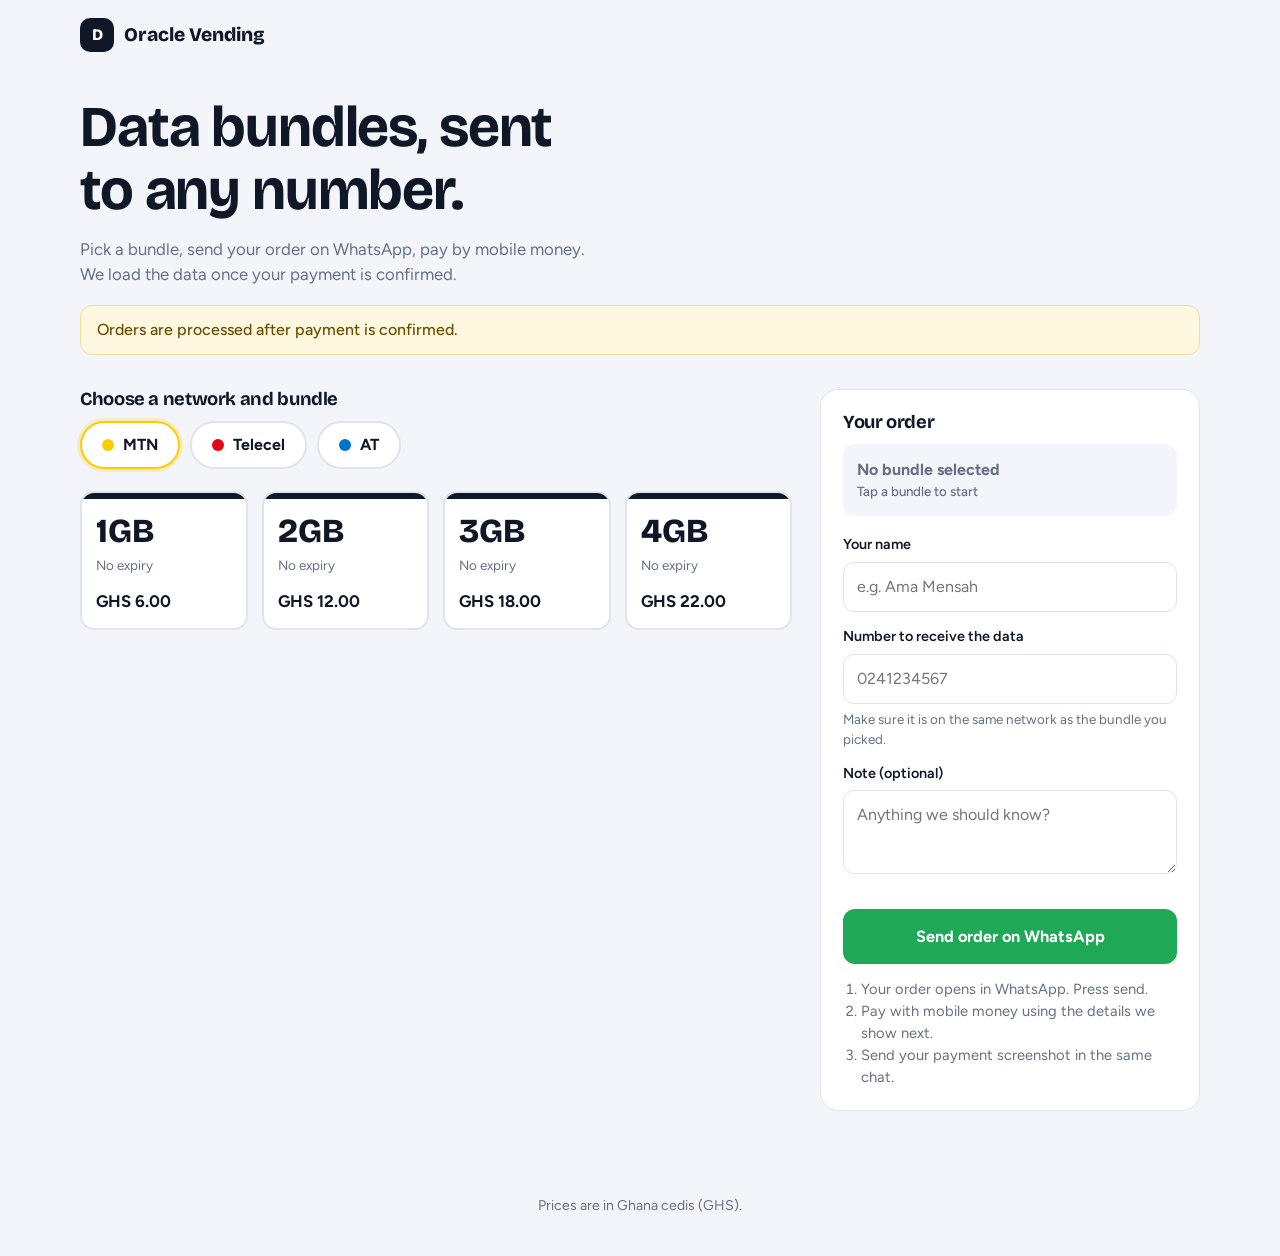
==== index.html @ 1fb8b8d1 "Add files via upload my data site" ====
<!DOCTYPE html>
<html lang="en">
<head>
  <meta charset="UTF-8">
  <meta name="viewport" content="width=device-width, initial-scale=1">
  <title>Buy Data Bundles</title>
  <meta name="description" content="Order MTN, Telecel and AT data bundles and pay by mobile money.">
  <link rel="stylesheet" href="style.css">
</head>
<body>
  <header class="site-head">
    <div class="wrap">
      <div class="brand"><span class="mark">D</span><span id="shopName">Data Shop</span></div>
    </div>
  </header>

  <main class="wrap">
    <section class="hero">
      <h1>Data bundles, sent to any number.</h1>
      <p>Pick a bundle, send your order on WhatsApp, pay by mobile money. We load the data once your payment is confirmed.</p>
      <div class="notice hidden" id="notice"></div>
    </section>

    <div class="layout">
      <section aria-labelledby="pick-title">
        <h2 class="step-title" id="pick-title">Choose a network and bundle</h2>
        <div class="nets" id="nets" role="group" aria-label="Network"></div>
        <div class="grid" id="grid"></div>
      </section>

      <aside class="panel order-panel" id="orderPanel" aria-live="polite">
        <!-- Order form -->
        <div id="formView">
          <h2 class="step-title">Your order</h2>
          <div class="summary" id="summary">
            <div class="what"><span class="muted">No bundle selected</span><small>Tap a bundle to start</small></div>
          </div>
          <form id="orderForm" novalidate>
            <div class="field">
              <label for="name">Your name</label>
              <input id="name" type="text" autocomplete="name" placeholder="e.g. Ama Mensah" maxlength="60">
            </div>
            <div class="field">
              <label for="phone">Number to receive the data</label>
              <input id="phone" type="tel" inputmode="numeric" autocomplete="tel" placeholder="0241234567" maxlength="14">
              <div class="hint">Make sure it is on the same network as the bundle you picked.</div>
            </div>
            <div class="field">
              <label for="note">Note (optional)</label>
              <textarea id="note" maxlength="200" placeholder="Anything we should know?"></textarea>
            </div>
            <div class="err" id="formErr"></div>
            <button type="submit" class="btn wa">Send order on WhatsApp</button>
          </form>
          <ol class="steps">
            <li>Your order opens in WhatsApp. Press send.</li>
            <li>Pay with mobile money using the details we show next.</li>
            <li>Send your payment screenshot in the same chat.</li>
          </ol>
        </div>

        <!-- After order -->
        <div id="doneView" class="hidden">
          <h2 class="step-title">Order ready to send</h2>
          <p class="muted" style="margin-top:0">Order number <strong id="doneId"></strong></p>
          <div class="pay-box">
            <p>Pay <strong class="big" id="doneAmt"></strong> to:</p>
            <p><strong id="payNumber"></strong></p>
            <p class="muted" id="payName"></p>
            <p>Use <strong id="payRef"></strong> as the reference.</p>
          </div>
          <p class="hint" style="margin-bottom:14px">If WhatsApp did not open, use the button below. Then send your payment screenshot in the chat.</p>
          <a class="btn wa" id="waAgain" target="_blank" rel="noopener">Open WhatsApp</a>
          <button class="btn ghost" id="newOrder" style="width:100%;margin-top:10px">Place another order</button>
        </div>
      </aside>
    </div>
  </main>

  <footer class="foot">Prices are in Ghana cedis (GHS).</footer>
  <div class="toast" id="toast" role="status"></div>

  <script src="config.js"></script>
  <script src="common.js"></script>
  <script src="shop.js"></script>
</body>
</html>
---- style.css ----
/* ===== Data Bundle Shop — shared styles (shop + manager dashboard) ===== */
@import url('https://fonts.googleapis.com/css2?family=Bricolage+Grotesque:wght@500;700;800&family=Figtree:wght@400;500;600;700&display=swap');

:root {
  --paper: #f3f5fa;
  --panel: #ffffff;
  --ink: #101828;
  --muted: #667085;
  --line: #dfe4ef;
  --wa: #1fa855;
  --wa-dark: #178a45;
  --good: #1fa855;
  --warn: #b7791f;
  --bad: #d92d20;
  --mtn: #ffcc00;
  --telecel: #e30613;
  --at: #0072ce;
  --net: #101828;
  --radius: 14px;
  --display: 'Bricolage Grotesque', 'Segoe UI', system-ui, sans-serif;
  --body: 'Figtree', 'Segoe UI', system-ui, -apple-system, sans-serif;
}

* { box-sizing: border-box; }
html { scroll-behavior: smooth; }
body {
  margin: 0;
  font-family: var(--body);
  background: var(--paper);
  color: var(--ink);
  line-height: 1.5;
  -webkit-font-smoothing: antialiased;
}
h1, h2, h3 { font-family: var(--display); margin: 0; line-height: 1.1; letter-spacing: -0.02em; }
a { color: inherit; }
button, input, select, textarea { font: inherit; color: inherit; }
:focus-visible { outline: 3px solid #2438ff; outline-offset: 2px; }

.wrap { width: min(1120px, 100% - 32px); margin-inline: auto; }
.hidden { display: none !important; }

/* ---------- buttons ---------- */
.btn {
  display: inline-flex; align-items: center; justify-content: center; gap: 8px;
  border: 0; border-radius: 12px; padding: 13px 20px; cursor: pointer;
  font-weight: 700; background: var(--ink); color: #fff; text-decoration: none;
  transition: transform .08s ease, background .15s ease;
}
.btn:active { transform: scale(.98); }
.btn:hover { background: #1d2939; }
.btn.wa { background: var(--wa); width: 100%; font-size: 1.02rem; padding: 15px 20px; }
.btn.wa:hover { background: var(--wa-dark); }
.btn.ghost { background: transparent; color: var(--ink); border: 1.5px solid var(--line); }
.btn.ghost:hover { background: #fff; border-color: var(--ink); }
.btn.danger { background: transparent; color: var(--bad); border: 1.5px solid #f4c7c3; }
.btn.danger:hover { background: #fef3f2; }
.btn.sm { padding: 8px 13px; font-size: .88rem; border-radius: 10px; }

/* ---------- form fields ---------- */
label { display: block; font-weight: 600; font-size: .9rem; margin: 0 0 6px; }
.field { margin-bottom: 14px; }
input, select, textarea {
  width: 100%; padding: 12px 13px; border: 1.5px solid var(--line);
  border-radius: 11px; background: #fff; transition: border-color .15s;
}
input:focus, select:focus, textarea:focus { border-color: var(--ink); outline: none; }
textarea { resize: vertical; min-height: 84px; }
.hint { color: var(--muted); font-size: .84rem; margin-top: 5px; }
.err { color: var(--bad); font-size: .86rem; margin-top: 5px; min-height: 1em; }

/* ---------- SHOP: header & hero ---------- */
.site-head { padding: 18px 0; }
.brand { display: flex; align-items: center; gap: 10px; font-family: var(--display); font-weight: 800; font-size: 1.2rem; }
.brand .mark {
  width: 34px; height: 34px; border-radius: 10px; background: var(--ink); color: #fff;
  display: grid; place-items: center; font-size: 1rem;
}
.hero { padding: 26px 0 8px; }
.hero h1 { font-size: clamp(2.1rem, 6vw, 3.6rem); max-width: 14ch; }
.hero p { color: var(--muted); max-width: 46ch; margin: 14px 0 0; font-size: 1.05rem; }
.notice {
  margin-top: 18px; padding: 12px 16px; border-radius: 12px; background: #fff8e1;
  border: 1px solid #f3dd9a; color: #6b4e00; font-weight: 500;
}

.layout { display: grid; grid-template-columns: 1fr 380px; gap: 28px; align-items: start; padding: 26px 0 60px; }
@media (max-width: 920px) { .layout { grid-template-columns: 1fr; } }

.step-title { font-size: 1.15rem; margin: 0 0 12px; }

/* network switcher */
.nets { display: flex; gap: 10px; flex-wrap: wrap; margin-bottom: 22px; }
.net-btn {
  --net: var(--ink);
  border: 2px solid var(--line); background: #fff; border-radius: 999px;
  padding: 10px 20px; font-weight: 700; cursor: pointer; display: inline-flex; align-items: center; gap: 9px;
}
.net-btn::before { content: ''; width: 12px; height: 12px; border-radius: 50%; background: var(--net); }
.net-btn[aria-pressed="true"] { border-color: var(--net); box-shadow: 0 0 0 3px color-mix(in srgb, var(--net) 22%, transparent); }

[data-net="mtn"] { --net: var(--mtn); }
[data-net="telecel"] { --net: var(--telecel); }
[data-net="at"], [data-net="airteltigo"] { --net: var(--at); }

/* bundle cards */
.grid { display: grid; grid-template-columns: repeat(auto-fill, minmax(150px, 1fr)); gap: 14px; }
.bundle {
  --net: var(--ink);
  position: relative; text-align: left; cursor: pointer; background: #fff;
  border: 2px solid var(--line); border-radius: var(--radius); padding: 16px 14px 14px;
  overflow: hidden; transition: border-color .15s, transform .12s;
}
.bundle::before { content: ''; position: absolute; inset: 0 0 auto 0; height: 6px; background: var(--net); }
.bundle:hover { transform: translateY(-2px); }
.bundle .size { font-family: var(--display); font-weight: 800; font-size: 2.1rem; line-height: 1; margin-top: 6px; }
.bundle .valid { color: var(--muted); font-size: .84rem; margin-top: 6px; min-height: 1.2em; }
.bundle .price { font-weight: 700; margin-top: 14px; font-size: 1.05rem; }
.bundle[aria-pressed="true"] { border-color: var(--ink); background: #fafbff; }
.bundle[aria-pressed="true"]::after {
  content: '✓'; position: absolute; top: 14px; right: 12px; width: 22px; height: 22px;
  border-radius: 50%; background: var(--ink); color: #fff; font-size: .8rem; display: grid; place-items: center;
}
.empty { padding: 30px; text-align: center; color: var(--muted); background: #fff; border: 1.5px dashed var(--line); border-radius: var(--radius); }

/* order panel */
.panel { background: var(--panel); border: 1.5px solid var(--line); border-radius: 18px; padding: 22px; }
.order-panel { position: sticky; top: 16px; }
@media (max-width: 920px) { .order-panel { position: static; } }
.summary { display: flex; justify-content: space-between; align-items: center; gap: 12px; padding: 14px; border-radius: 12px; background: var(--paper); margin-bottom: 18px; }
.summary .what { font-weight: 700; }
.summary .what small { display: block; color: var(--muted); font-weight: 500; }
.summary .amt { font-family: var(--display); font-weight: 800; font-size: 1.4rem; }
.pay-box { background: #f0fbf4; border: 1.5px solid #b7e6c8; border-radius: 12px; padding: 14px; margin: 14px 0; }
.pay-box p { margin: 0 0 6px; }
.pay-box strong.big { font-family: var(--display); font-size: 1.25rem; }
.steps { color: var(--muted); font-size: .92rem; padding-left: 18px; margin: 14px 0 0; }

.toast {
  position: fixed; left: 50%; bottom: 22px; transform: translateX(-50%) translateY(30px);
  background: var(--ink); color: #fff; padding: 12px 18px; border-radius: 12px; font-weight: 600;
  opacity: 0; pointer-events: none; transition: .25s; z-index: 50; max-width: calc(100% - 32px);
}
.toast.show { opacity: 1; transform: translateX(-50%) translateY(0); }

.foot { padding: 24px 0 40px; color: var(--muted); font-size: .88rem; text-align: center; }

/* ---------- ADMIN ---------- */
.auth-wrap { min-height: 100vh; display: grid; place-items: center; padding: 20px; }
.auth-card { width: min(400px, 100%); }
.auth-card h1 { font-size: 1.8rem; margin-bottom: 6px; }
.auth-card p { color: var(--muted); margin: 0 0 18px; }

.admin-bar { background: #fff; border-bottom: 1.5px solid var(--line); position: sticky; top: 0; z-index: 10; }
.admin-bar .wrap { display: flex; align-items: center; justify-content: space-between; gap: 14px; padding: 12px 0; flex-wrap: wrap; }
.tabs { display: flex; gap: 6px; flex-wrap: wrap; }
.tab { border: 0; background: transparent; padding: 9px 16px; border-radius: 10px; font-weight: 700; cursor: pointer; color: var(--muted); }
.tab[aria-selected="true"] { background: var(--ink); color: #fff; }

.stats { display: grid; grid-template-columns: repeat(4, 1fr); gap: 12px; margin: 22px 0; }
@media (max-width: 760px) { .stats { grid-template-columns: repeat(2, 1fr); } }
.stat { background: #fff; border: 1.5px solid var(--line); border-radius: var(--radius); padding: 16px; }
.stat span { color: var(--muted); font-size: .86rem; font-weight: 600; }
.stat strong { display: block; font-family: var(--display); font-size: 1.7rem; margin-top: 4px; }

.banner { padding: 12px 16px; border-radius: 12px; margin: 18px 0 0; font-weight: 500; }
.banner.warn { background: #fff8e1; border: 1px solid #f3dd9a; color: #6b4e00; }
.banner.ok { background: #f0fbf4; border: 1px solid #b7e6c8; color: #14532d; }

.toolbar { display: flex; gap: 10px; flex-wrap: wrap; align-items: center; margin-bottom: 14px; }
.toolbar input, .toolbar select { width: auto; flex: 1 1 160px; }
.toolbar .spacer { flex: 100 1 0; }

.table-wrap { overflow-x: auto; background: #fff; border: 1.5px solid var(--line); border-radius: var(--radius); }
table { width: 100%; border-collapse: collapse; min-width: 760px; }
th, td { text-align: left; padding: 12px 14px; border-bottom: 1px solid var(--line); vertical-align: middle; font-size: .93rem; }
th { background: #fafbfe; font-size: .82rem; color: var(--muted); font-weight: 700; }
tr:last-child td { border-bottom: 0; }
td input, td select { padding: 8px 10px; border-radius: 9px; min-width: 90px; }
td.num input { max-width: 110px; }
.row-actions { display: flex; gap: 6px; flex-wrap: wrap; }
.status { font-weight: 700; border-radius: 9px; padding: 7px 9px; }
.status[data-s="Pending"] { background: #fff8e1; border-color: #f3dd9a; }
.status[data-s="Paid"] { background: #eaf2ff; border-color: #b9d2ff; }
.status[data-s="Delivered"] { background: #f0fbf4; border-color: #b7e6c8; }
.status[data-s="Cancelled"] { background: #fef3f2; border-color: #f4c7c3; }
.muted { color: var(--muted); }
.page { padding-bottom: 60px; }

.modal-back { position: fixed; inset: 0; background: rgba(16, 24, 40, .55); display: grid; place-items: center; padding: 16px; z-index: 40; }
.modal { background: #fff; border-radius: 18px; padding: 22px; width: min(560px, 100%); max-height: 90vh; overflow: auto; }
.modal h2 { font-size: 1.4rem; margin-bottom: 8px; }
.modal .row { display: flex; gap: 10px; justify-content: flex-end; margin-top: 14px; }
.settings-grid { display: grid; grid-template-columns: 1fr 1fr; gap: 0 16px; }
@media (max-width: 640px) { .settings-grid { grid-template-columns: 1fr; } }

@media (prefers-reduced-motion: reduce) { * { transition: none !important; scroll-behavior: auto !important; } }
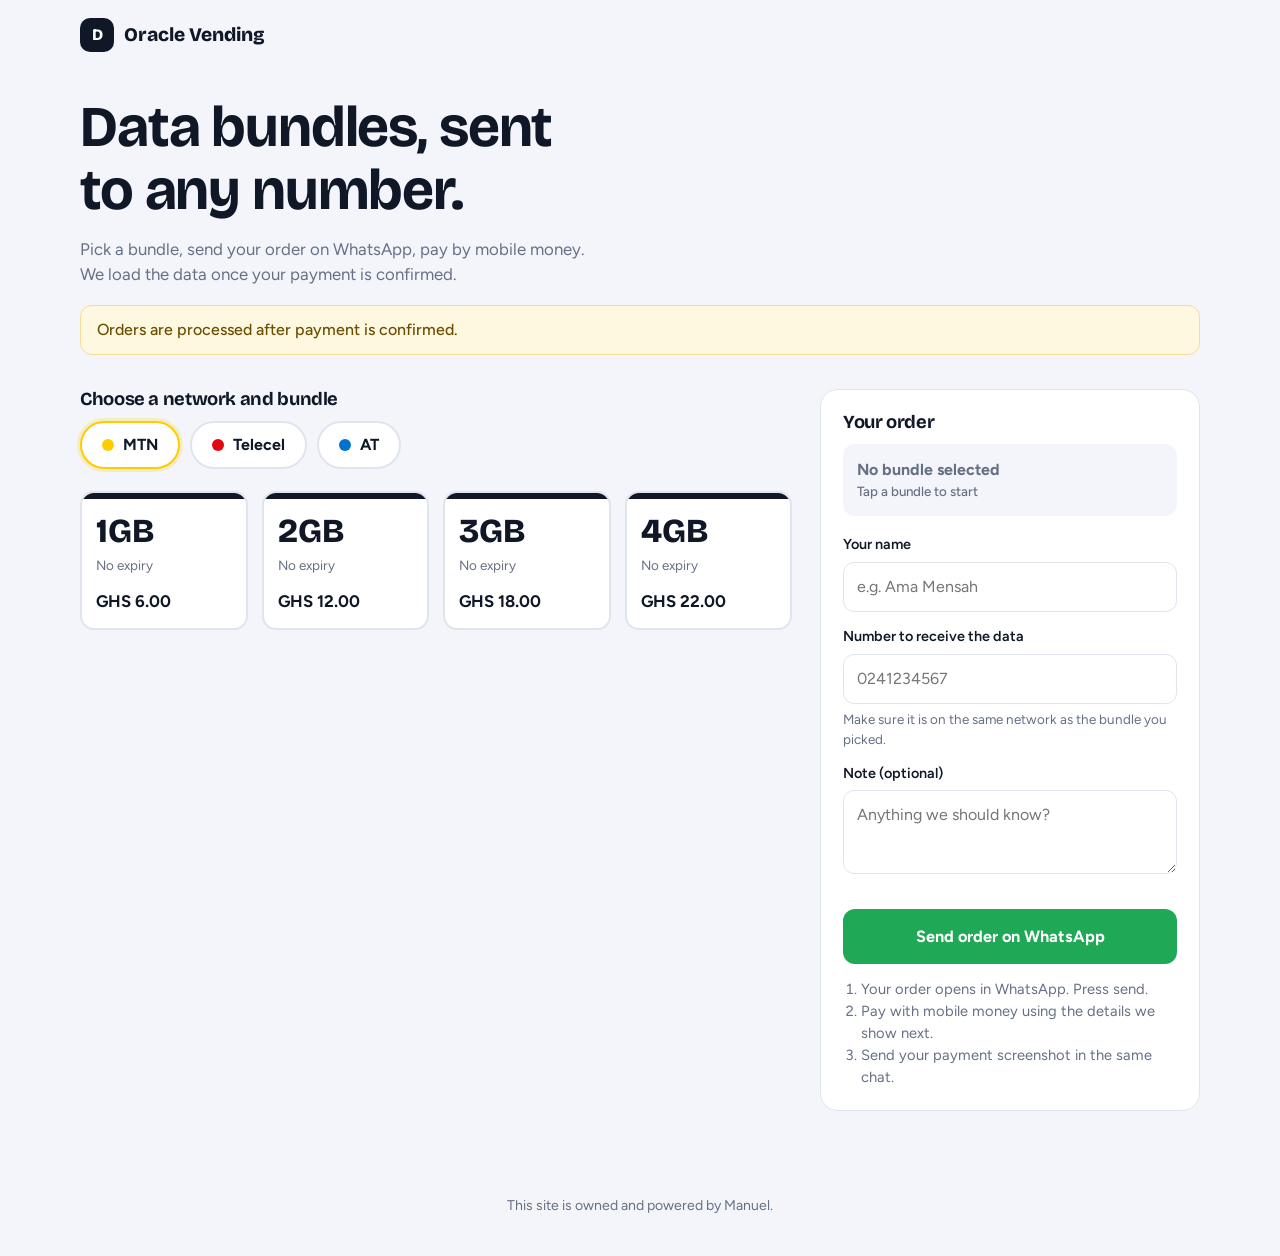
==== commit a256c891: "Change footer text to indicate site ownership Updated footer content to reflect site ownership." ====
--- a/index.html
+++ b/index.html
@@ -77,11 +77,11 @@
     </div>
   </main>
 
-  <footer class="foot">Prices are in Ghana cedis (GHS).</footer>
+  <footer class="foot">This site is owned and powered by Manuel.</footer>
   <div class="toast" id="toast" role="status"></div>
 
   <script src="config.js"></script>
   <script src="common.js"></script>
   <script src="shop.js"></script>
 </body>
-</html>+</html>
